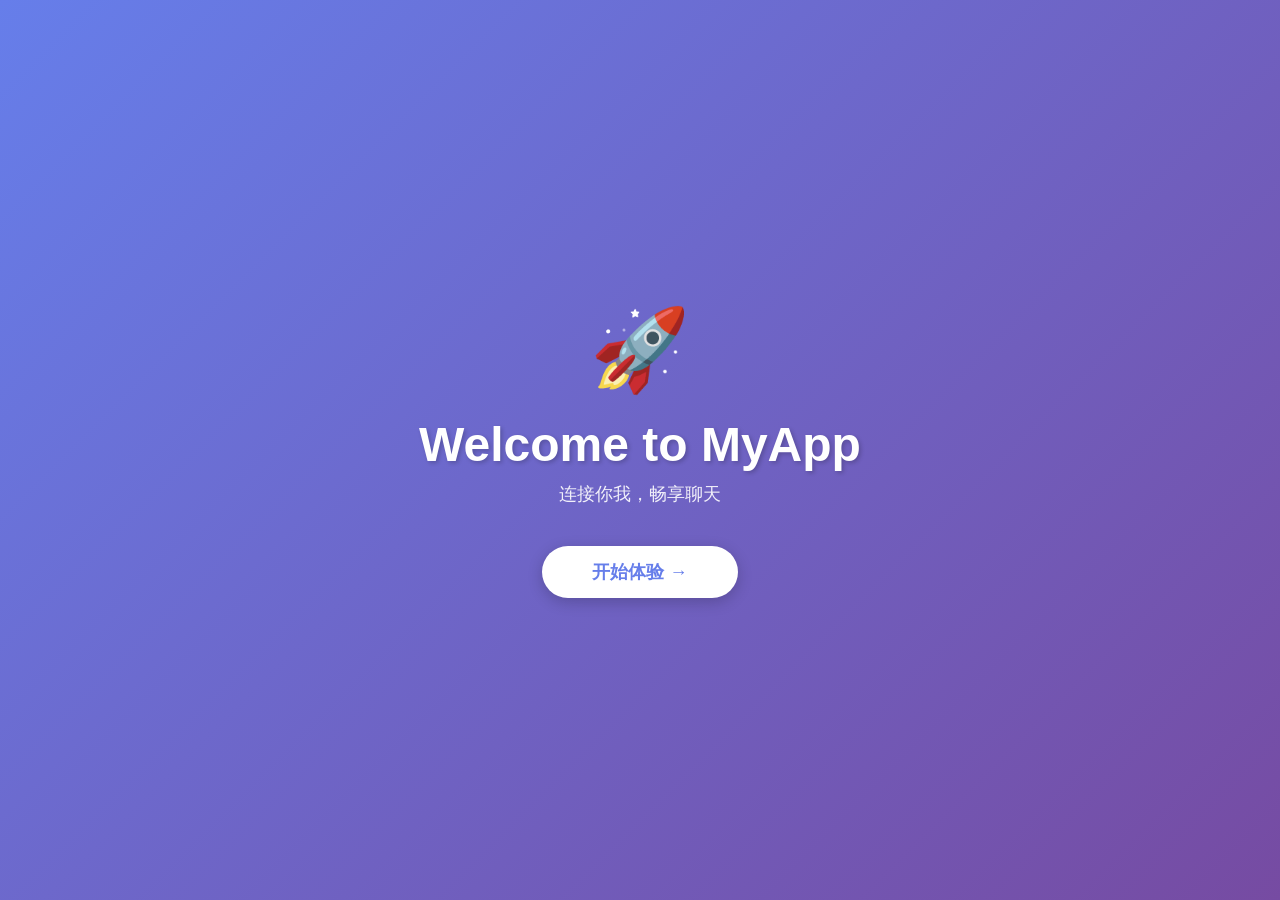
==== index.html @ 5db85c86 "第一次提交" ====
<!DOCTYPE html>
<html lang="zh-CN">
<head>
    <meta charset="UTF-8">
    <meta name="viewport" content="width=device-width, initial-scale=1.0">
    <title>重定向中...</title>
    <script>
        window.location.href = 'welcome.html';
    </script>
</head>
<body>
    <p>加载中...</p>
</body>
</html>
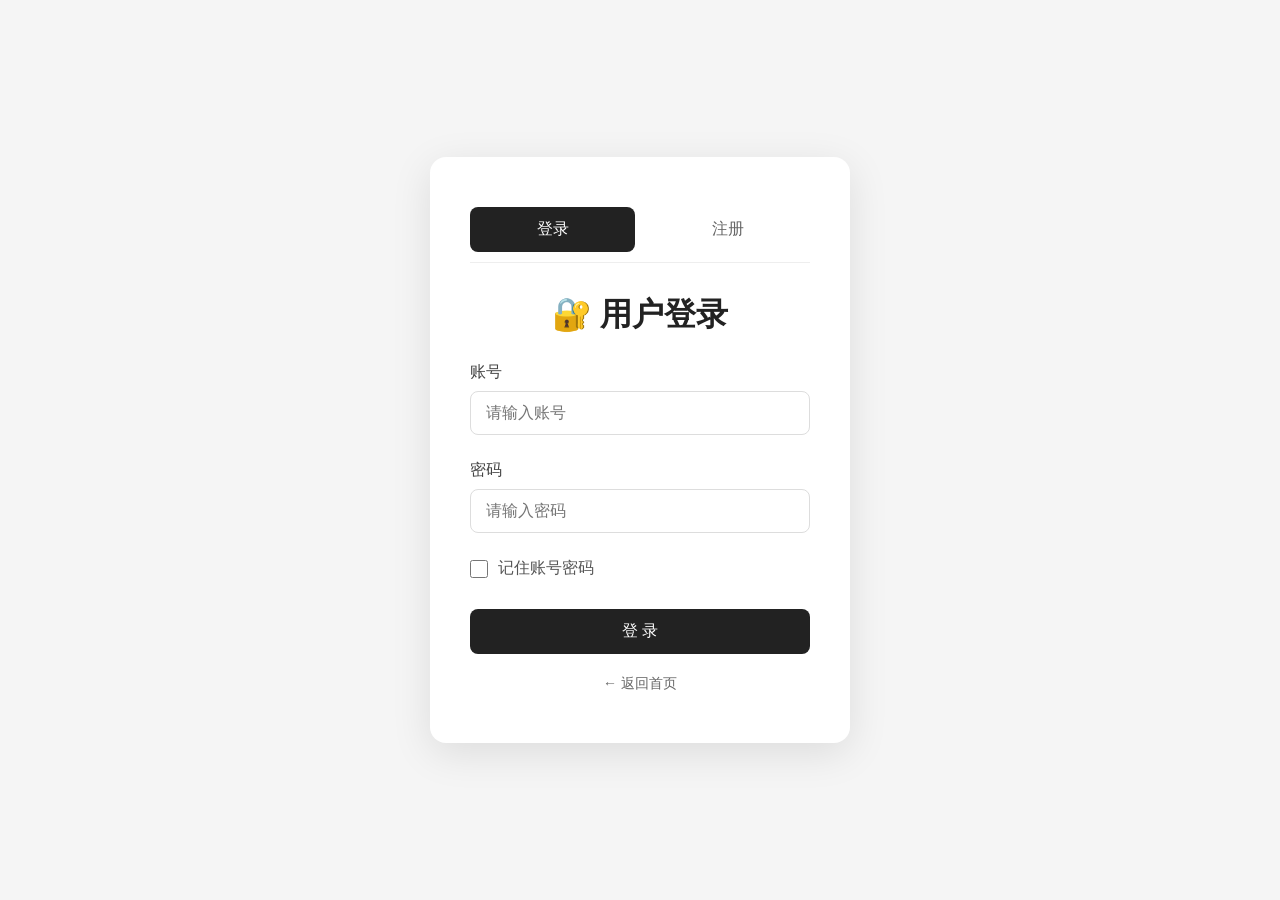
==== commit 4cbbc1a2: "修复 index.html 跳转逻辑" ====
--- a/index.html
+++ b/index.html
@@ -5,7 +5,13 @@
     <meta name="viewport" content="width=device-width, initial-scale=1.0">
     <title>重定向中...</title>
     <script>
-        window.location.href = 'welcome.html';
+            // 检查登录状态并跳转
+            const isLoggedIn = sessionStorage.getItem('isLoggedIn') === 'true';
+            if (isLoggedIn) {
+                window.location.href = 'chat.html';
+            } else {
+                window.location.href = 'login.html';
+            }
     </script>
 </head>
 <body>
